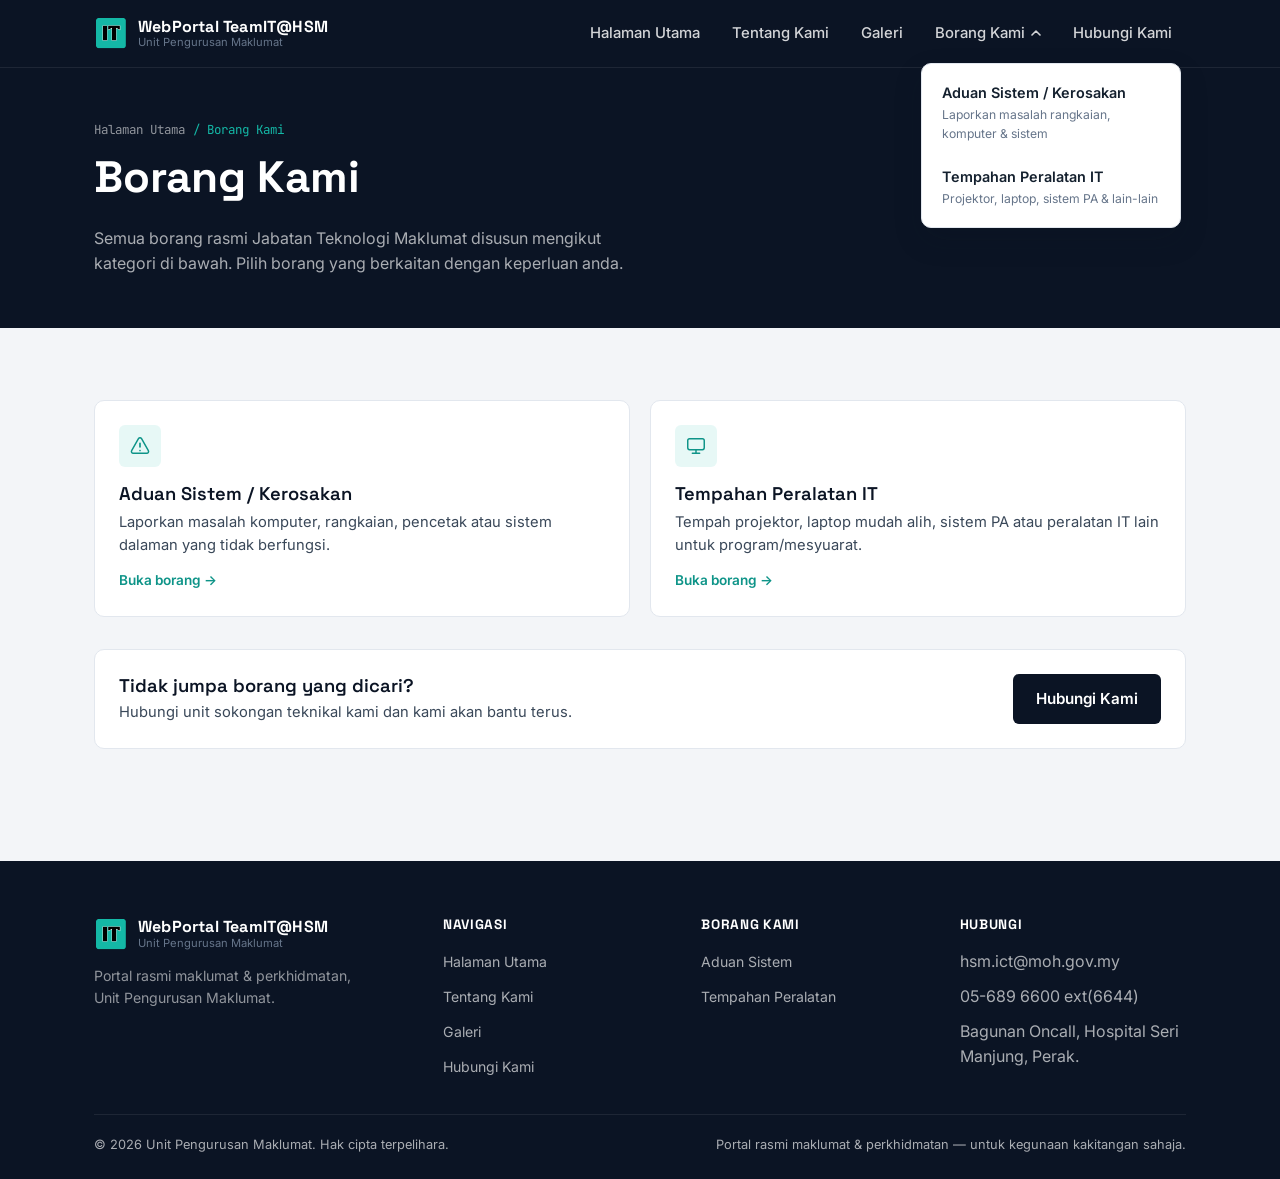
==== borang/index.html @ 76240dae "initial" ====
<!DOCTYPE html>
<html lang="ms">
<head>
<meta charset="UTF-8">
<meta name="viewport" content="width=device-width, initial-scale=1.0">
<title>Portal IT — Borang Kami</title>
<link rel="stylesheet" href="../assets/css/style.css">
</head>
<body>

<header class="navbar">
  <div class="container">
    <a href="../index.html" class="brand">
      <!-- <svg class="brand-mark" viewBox="0 0 40 40" fill="none" xmlns="http://www.w3.org/2000/svg">
        <rect width="40" height="40" rx="8" fill="#14B8A6"/>
        <path d="M12 27V13M20 27V17M28 27V10" stroke="#0B1424" stroke-width="3" stroke-linecap="round"/>
      </svg> -->
        <!-- SELEPAS (di index.html, tentang-kami.html, galeri.html, hubungi-kami.html) -->
      <img src="../assets/img/logo.png" alt="Logo WebPortal TeamIT" class="brand-mark">
    <span class="brand-text"><strong>WebPortal TeamIT@HSM</strong><span>Unit Pengurusan Maklumat</span></span>
    </a>

    <button class="nav-toggle" aria-label="Buka menu" aria-expanded="false">
      <svg width="26" height="26" viewBox="0 0 24 24" fill="none"><path d="M4 6h16M4 12h16M4 18h16" stroke="currentColor" stroke-width="2" stroke-linecap="round"/></svg>
    </button>

    <ul class="nav-links">
      <li><a href="../index.html" class="nav-link">Halaman Utama</a></li>
      <li><a href="../tentang-kami.html" class="nav-link">Tentang Kami</a></li>
      <li><a href="../galeri.html" class="nav-link">Galeri</a></li>
      <li class="has-dropdown open">
        <a href="index.html" class="nav-link">
          Borang Kami
          <svg class="caret" viewBox="0 0 10 6" fill="none"><path d="M1 1l4 4 4-4" stroke="currentColor" stroke-width="1.6" stroke-linecap="round" stroke-linejoin="round"/></svg>
        </a>
        <div class="dropdown">
          <!-- <a href="permohonan-akaun.html"><strong>Permohonan Akaun & Akses</strong><small>Akaun e-mel, sistem dalaman & VPN</small></a> -->
          <a href="aduan-sistem.html"><strong>Aduan Sistem / Kerosakan</strong><small>Laporkan masalah rangkaian, komputer & sistem</small></a>
          <a href="tempahan-peralatan.html"><strong>Tempahan Peralatan IT</strong><small>Projektor, laptop, sistem PA & lain-lain</small></a>
          <!-- <a href="cadangan-penambahbaikan.html"><strong>Cadangan Penambahbaikan</strong><small>Cadangkan penambahbaikan sistem/perkhidmatan</small></a> -->
        </div>
      </li>
      <li><a href="../hubungi-kami.html" class="nav-link">Hubungi Kami</a></li>
    </ul>
  </div>
</header>

<section class="page-header">
  <div class="container">
    <div class="breadcrumb"><a href="../index.html">Halaman Utama</a> / Borang Kami</div>
    <h1>Borang Kami</h1>
    <p>Semua borang rasmi Jabatan Teknologi Maklumat disusun mengikut kategori di bawah. Pilih borang yang berkaitan dengan keperluan anda.</p>
  </div>
</section>

<section class="section">
  <div class="container">

    <div class="grid grid-2" style="gap:20px;">

      <!-- <a href="permohonan-akaun.html" class="card">
        <div class="card-icon"><svg viewBox="0 0 24 24" fill="none"><circle cx="12" cy="8" r="3.5" stroke="currentColor" stroke-width="1.6"/><path d="M5 20c1.3-3.6 4.2-5.5 7-5.5s5.7 1.9 7 5.5" stroke="currentColor" stroke-width="1.6" stroke-linecap="round"/><path d="M15 4l2 2 3-3" stroke="currentColor" stroke-width="1.6" stroke-linecap="round" stroke-linejoin="round"/></svg></div>
        <h3>Permohonan Akaun & Akses</h3>
        <p>Untuk permohonan akaun e-mel rasmi, akses sistem dalaman dan sambungan VPN.</p>
        <span class="card-link">Buka borang →</span>
      </a> -->

      <a href="aduan-sistem.html" class="card">
        <div class="card-icon"><svg viewBox="0 0 24 24" fill="none"><path d="M12 9v4M12 17h.01" stroke="currentColor" stroke-width="1.8" stroke-linecap="round"/><path d="M10.3 3.9L2.9 17a2 2 0 001.7 3h14.8a2 2 0 001.7-3L13.7 3.9a2 2 0 00-3.4 0z" stroke="currentColor" stroke-width="1.6" stroke-linejoin="round"/></svg></div>
        <h3>Aduan Sistem / Kerosakan</h3>
        <p>Laporkan masalah komputer, rangkaian, pencetak atau sistem dalaman yang tidak berfungsi.</p>
        <span class="card-link">Buka borang →</span>
      </a>

      <a href="tempahan-peralatan.html" class="card">
        <div class="card-icon"><svg viewBox="0 0 24 24" fill="none"><rect x="3" y="4" width="18" height="12" rx="2" stroke="currentColor" stroke-width="1.6"/><path d="M8 20h8M12 16v4" stroke="currentColor" stroke-width="1.6" stroke-linecap="round"/></svg></div>
        <h3>Tempahan Peralatan IT</h3>
        <p>Tempah projektor, laptop mudah alih, sistem PA atau peralatan IT lain untuk program/mesyuarat.</p>
        <span class="card-link">Buka borang →</span>
      </a>

      <!-- <a href="cadangan-penambahbaikan.html" class="card">
        <div class="card-icon"><svg viewBox="0 0 24 24" fill="none"><path d="M9 18h6M10 21h4M12 3a6 6 0 00-3.5 10.9c.5.4.8 1 .8 1.6h5.4c0-.6.3-1.2.8-1.6A6 6 0 0012 3z" stroke="currentColor" stroke-width="1.6" stroke-linejoin="round"/></svg></div>
        <h3>Cadangan Penambahbaikan</h3>
        <p>Kongsikan cadangan anda untuk penambahbaikan sistem, laman web atau perkhidmatan IT.</p>
        <span class="card-link">Buka borang →</span>
      </a> -->

    </div>

    <div class="card" style="margin-top:32px; display:flex; align-items:center; justify-content:space-between; gap:20px; flex-wrap:wrap;">
      <div>
        <h3 style="margin-bottom:4px;">Tidak jumpa borang yang dicari?</h3>
        <p style="margin:0;">Hubungi unit sokongan teknikal kami dan kami akan bantu terus.</p>
      </div>
      <a href="../hubungi-kami.html" class="btn btn-dark">Hubungi Kami</a>
    </div>

  </div>
</section>

<footer class="site-footer">
  <div class="container">
    <div class="footer-grid">
      <div class="footer-brand">
        <div class="brand" style="margin-bottom:14px;">
         
         <img src="../assets/img/logo.png" alt="Logo WebPortal TeamIT" class="brand-mark">
      <span class="brand-text"><strong>WebPortal TeamIT@HSM</strong><span>Unit Pengurusan Maklumat</span></span>
        </div>
        <p>Portal rasmi maklumat & perkhidmatan, Unit Pengurusan Maklumat.</p>
      </div>
      <div>
        <h4>Navigasi</h4>
        <ul>
          <li><a href="../index.html">Halaman Utama</a></li>
          <li><a href="../tentang-kami.html">Tentang Kami</a></li>
          <li><a href="../galeri.html">Galeri</a></li>
          <li><a href="../hubungi-kami.html">Hubungi Kami</a></li>
        </ul>
      </div>
      <div>
        <h4>Borang Kami</h4>
        <ul>
          <!-- <li><a href="permohonan-akaun.html">Permohonan Akaun</a></li> -->
          <li><a href="aduan-sistem.html">Aduan Sistem</a></li>
          <li><a href="tempahan-peralatan.html">Tempahan Peralatan</a></li>
          <!-- <li><a href="cadangan-penambahbaikan.html">Cadangan</a></li> -->
        </ul>
      </div>
      <div>
        <h4>Hubungi</h4>
        <ul>
          <li>hsm.ict@moh.gov.my</li>
          <li>05-689 6600 ext(6644)</li>
          <li>Bagunan Oncall, Hospital Seri Manjung, Perak.</li>
        </ul>
      </div>
    </div>
    <div class="footer-bottom">
      <span>© 2026 Unit Pengurusan Maklumat. Hak cipta terpelihara.</span>
      <span>Portal rasmi maklumat & perkhidmatan — untuk kegunaan kakitangan sahaja.</span>
    </div>
  </div>
</footer>

<script src="../assets/js/main.js"></script>
</body>
</html>
---- assets/css/style.css ----
/* ============================================
   PORTAL IT — Design Tokens & Base Styles
   ============================================ */

@import url('https://fonts.googleapis.com/css2?family=Space+Grotesk:wght@500;600;700&family=Inter:wght@400;500;600;700&family=JetBrains+Mono:wght@500&display=swap');

:root {
  /* Colors */
  --navy-950: #0B1424;
  --navy-900: #101C31;
  --navy-800: #16273F;
  --teal-500: #14B8A6;
  --teal-600: #0E9488;
  --blue-500: #3B82F6;
  --amber-500: #F59E0B;
  --paper: #F3F5F8;
  --paper-alt: #FFFFFF;
  --line: #E2E7EE;
  --ink-900: #14202E;
  --ink-700: #3A4859;
  --ink-500: #66758A;
  --white: #f8f8f8;
  --black: #000000;

  /* Type */
  --font-head: 'Space Grotesk', sans-serif;
  --font-body: 'Inter', sans-serif;
  --font-mono: 'JetBrains Mono', monospace;

  /* Layout */
  --container: 1140px;
  --radius-s: 6px;
  --radius-m: 10px;
  --nav-h: 68px;
}

* { box-sizing: border-box; }

html { scroll-behavior: smooth; }

body {
  margin: 0;
  font-family: var(--font-body);
  background: var(--paper);
  color: var(--ink-900);
  line-height: 1.55;
  -webkit-font-smoothing: antialiased;
}

img { max-width: 100%; display: block; }

a { color: inherit; text-decoration: none; }

h1, h2, h3, h4 {
  font-family: var(--font-head);
  color: var(--navy-950);
  line-height: 1.2;
  margin: 0 0 0.5em 0;
}

h1 { font-size: clamp(2rem, 4vw, 2.75rem); font-weight: 700; }
h2 { font-size: clamp(1.5rem, 3vw, 2rem); font-weight: 700; }
h3 { font-size: 1.15rem; font-weight: 600; }

p { margin: 0 0 1em 0; color: var(--ink-700); }

.container {
  max-width: var(--container);
  margin: 0 auto;
  padding: 0 24px;
}

.section { padding: 72px 0; }
.section--tight { padding: 48px 0; }
.section--alt { background: var(--paper-alt); border-top: 1px solid var(--line); border-bottom: 1px solid var(--line); }

.eyebrow-row {
  display: flex;
  align-items: baseline;
  justify-content: space-between;
  gap: 16px;
  margin-bottom: 32px;
  flex-wrap: wrap;
}

.eyebrow-row p { margin: 0; max-width: 480px; }

/* Buttons */
.btn {
  display: inline-flex;
  align-items: center;
  gap: 8px;
  font-family: var(--font-body);
  font-weight: 600;
  font-size: 0.95rem;
  padding: 12px 22px;
  border-radius: var(--radius-s);
  border: 1px solid transparent;
  cursor: pointer;
  transition: background-color 0.15s ease, border-color 0.15s ease, color 0.15s ease;
}

.btn-main { 
  background: var(--white); 
  color: var(--black);
}
.btn-main:hover {
  background: transparent; 
  color: var(--white);
  border-color: var(--teal-500);
}
.btn-primary { 
    background: var(--black);
    color: var(--white);
    transition: 1000ms; 
  }
.btn-primary:hover {
   background: var(--teal-600);
  }

.btn-outline { background: transparent; color: var(--paper-alt); border-color: rgba(255,255,255,0.35); }
.btn-outline:hover { border-color: var(--teal-500); color: var(--teal-500); }

.btn-dark { background: var(--navy-950); color: var(--paper-alt); }
.btn-dark:hover { background: var(--navy-800); }

/* ============================================
   NAVBAR
   ============================================ */
.navbar {
  position: sticky;
  top: 0;
  z-index: 100;
  background: var(--navy-950);
  height: var(--nav-h);
  display: flex;
  align-items: center;
  border-bottom: 1px solid rgba(255,255,255,0.08);
}

.navbar .container {
  display: flex;
  align-items: center;
  justify-content: space-between;
  width: 100%;
}

.brand {
  display: flex;
  align-items: center;
  gap: 10px;
  color: var(--paper-alt);
}

.brand-mark {
  width: 34px;
  height: 34px;
  flex-shrink: 0;
}

.brand-text { display: flex; flex-direction: column; line-height: 1.15; }
.brand-text strong { font-family: var(--font-head); font-size: 1rem; letter-spacing: 0.2px; }
.brand-text span { font-size: 0.7rem; color: var(--ink-500); }

.nav-links {
  display: flex;
  align-items: center;
  gap: 4px;
  list-style: none;
  margin: 0;
  padding: 0;
}

.nav-links > li { position: relative; }

.nav-links a.nav-link {
  display: flex;
  align-items: center;
  gap: 6px;
  color: rgba(255,255,255,0.82);
  font-size: 0.93rem;
  font-weight: 500;
  padding: 10px 14px;
  border-radius: var(--radius-s);
  transition: background-color 0.15s ease, color 0.15s ease;
}

.nav-links a.nav-link:hover,
.nav-links li.active > a.nav-link {
  background: rgba(255,255,255,0.08);
  color: #fff;
}

.nav-links li.active > a.nav-link { color: var(--teal-500); }

.caret { width: 10px; height: 10px; transition: transform 0.15s ease; }
.has-dropdown.open .caret { transform: rotate(180deg); }

.dropdown {
  position: absolute;
  top: calc(100% + 8px);
  left: 0;
  min-width: 260px;
  background: var(--paper-alt);
  border: 1px solid var(--line);
  border-radius: var(--radius-m);
  box-shadow: 0 12px 28px rgba(11,20,36,0.18);
  padding: 8px;
  display: none;
  flex-direction: column;
  gap: 2px;
}

.has-dropdown.open .dropdown { display: flex; }

.dropdown a {
  display: flex;
  flex-direction: column;
  padding: 10px 12px;
  border-radius: var(--radius-s);
  color: var(--ink-900);
}

.dropdown a:hover { background: var(--paper); }
.dropdown a strong { font-size: 0.9rem; font-weight: 600; }
.dropdown a small { font-size: 0.76rem; color: var(--ink-500); margin-top: 2px; }

.dropdown .dropdown-footer {
  border-top: 1px solid var(--line);
  margin-top: 4px;
  padding-top: 8px;
}

.dropdown .dropdown-footer a { color: var(--teal-600); font-weight: 600; font-size: 0.85rem; flex-direction: row; gap: 6px; align-items: center; }

.nav-toggle {
  display: none;
  background: none;
  border: none;
  color: #fff;
  cursor: pointer;
  padding: 8px;
}

/* Mobile nav */
@media (max-width: 900px) {
  .nav-toggle { display: block; }

  .nav-links {
    position: fixed;
    top: var(--nav-h);
    left: 0;
    right: 0;
    bottom: 0;
    background: var(--navy-950);
    flex-direction: column;
    align-items: stretch;
    padding: 12px;
    gap: 4px;
    overflow-y: auto;
    transform: translateX(100%);
    transition: transform 0.2s ease;
  }

  .nav-links.open { transform: translateX(0); }

  .nav-links a.nav-link { padding: 14px 12px; font-size: 1rem; justify-content: space-between; }

  .dropdown {
    position: static;
    box-shadow: none;
    background: var(--navy-900);
    border-color: rgba(255,255,255,0.08);
    margin: 2px 0 8px 0;
  }

  .dropdown a { color: rgba(255,255,255,0.85); }
  .dropdown a:hover { background: rgba(255,255,255,0.06); }
  .dropdown a small { color: var(--ink-500); }
  .dropdown .dropdown-footer { border-color: rgba(255,255,255,0.1); }
}

/* ============================================
   HERO (Homepage)
   ============================================ */
.hero {
  background: var(--navy-950);
  color: var(--paper-alt);
  padding: 64px 0 80px;
  position: relative;
  overflow: hidden;
}

.hero .container {
  display: grid;
  grid-template-columns: 1.1fr 0.9fr;
  gap: 48px;
  align-items: center;
  position: relative;
  z-index: 1;
}

.hero-tag {
  display: inline-flex;
  align-items: center;
  gap: 8px;
  font-family: var(--font-mono);
  font-size: 0.78rem;
  color: var(--teal-500);
  background: rgba(20,184,166,0.12);
  border: 1px solid rgba(20,184,166,0.3);
  padding: 6px 12px;
  border-radius: 999px;
  margin-bottom: 18px;
}

.hero-tag .dot { width: 6px; height: 6px; border-radius: 50%; background: var(--teal-500); }

.hero h1 { color: #fff; margin-bottom: 16px; }
.hero p.lead { color: rgba(255,255,255,0.7); font-size: 1.05rem; max-width: 480px; }

.hero-actions { display: flex; gap: 12px; margin-top: 28px; flex-wrap: wrap; }

.status-panel {
  background: var(--navy-900);
  border: 1px solid rgba(255,255,255,0.1);
  border-radius: var(--radius-m);
  overflow: hidden;
}

.status-panel-head {
  display: flex;
  align-items: center;
  justify-content: space-between;
  padding: 14px 18px;
  border-bottom: 1px solid rgba(255,255,255,0.08);
  font-family: var(--font-mono);
  font-size: 0.78rem;
  color: var(--ink-500);
}

.status-panel-head .lights { display: flex; gap: 6px; }
.status-panel-head .lights span { width: 8px; height: 8px; border-radius: 50%; background: rgba(255,255,255,0.15); }

.status-list { list-style: none; margin: 0; padding: 6px; }

.status-list li {
  display: flex;
  align-items: flex-start;
  gap: 12px;
  padding: 14px 12px;
  border-radius: var(--radius-s);
}

.status-list li:hover { background: rgba(255,255,255,0.04); }

.status-list .ic { width: 20px; height: 20px; color: var(--teal-500); flex-shrink: 0; margin-top: 2px; }

.status-list .label { font-size: 0.75rem; color: var(--ink-500); text-transform: uppercase; letter-spacing: 0.04em; margin-bottom: 2px; }
.status-list .value { font-size: 0.95rem; color: #fff; font-weight: 500; }

@media (max-width: 860px) {
  .hero .container { grid-template-columns: 1fr; }
}

/* ============================================
   CARDS — Quick access / Services
   ============================================ */
.grid {
  display: grid;
  gap: 20px;
}

.grid-4 { grid-template-columns: repeat(4, 1fr); }
.grid-3 { grid-template-columns: repeat(3, 1fr); }
.grid-2 { grid-template-columns: repeat(2, 1fr); }

@media (max-width: 980px) {
  .grid-4 { grid-template-columns: repeat(2, 1fr); }
  .grid-3 { grid-template-columns: repeat(2, 1fr); }
}
@media (max-width: 620px) {
  .grid-4, .grid-3, .grid-2 { grid-template-columns: 1fr; }
}

.card {
  background: var(--paper-alt);
  border: 1px solid var(--line);
  border-radius: var(--radius-m);
  padding: 24px;
  transition: border-color 0.15s ease, transform 0.15s ease;
}

a.card:hover { border-color: var(--teal-500); transform: translateY(-2px); }

.card-icon {
  width: 42px;
  height: 42px;
  border-radius: var(--radius-s);
  background: rgba(20,184,166,0.1);
  color: var(--teal-600);
  display: flex;
  align-items: center;
  justify-content: center;
  margin-bottom: 16px;
}
.card-icon svg { width: 22px; height: 22px; }

.card h3 { margin-bottom: 6px; }
.card p { margin: 0; font-size: 0.92rem; }

.card-link {
  display: inline-flex;
  align-items: center;
  gap: 6px;
  margin-top: 14px;
  font-size: 0.85rem;
  font-weight: 600;
  color: var(--teal-600);
}

/* ============================================
   NOTICES / ANNOUNCEMENTS
   ============================================ */
.notice-list { display: flex; flex-direction: column; border: 1px solid var(--line); border-radius: var(--radius-m); background: var(--paper-alt); overflow: hidden; }

.notice-item {
  display: grid;
  grid-template-columns: 96px 1fr auto;
  gap: 20px;
  align-items: center;
  padding: 18px 22px;
  border-bottom: 1px solid var(--line);
}
.notice-item:last-child { border-bottom: none; }

.notice-date {
  font-family: var(--font-mono);
  font-size: 0.78rem;
  color: var(--ink-500);
  display: flex;
  flex-direction: column;
  line-height: 1.3;
}
.notice-date strong { font-size: 1.3rem; color: var(--navy-950); font-family: var(--font-head); }

.notice-body h3 { margin-bottom: 4px; font-size: 1.02rem; }
.notice-body p { margin: 0; font-size: 0.9rem; }

.tag {
  font-size: 0.72rem;
  font-weight: 600;
  padding: 4px 10px;
  border-radius: 999px;
  white-space: nowrap;
  height: fit-content;
}
.tag--info { background: rgba(59,130,246,0.12); color: var(--blue-500); }
.tag--warn { background: rgba(245,158,11,0.14); color: #B45309; }
.tag--ok { background: rgba(20,184,166,0.12); color: var(--teal-600); }

@media (max-width: 620px) {
  .notice-item { grid-template-columns: 1fr; gap: 8px; }
  .notice-date { flex-direction: row; gap: 8px; align-items: baseline; }
}

/* ============================================
   FOOTER
   ============================================ */
.site-footer {
  background: var(--navy-950);
  color: rgba(255,255,255,0.65);
  padding: 56px 0 24px;
  margin-top: 40px;
}

.footer-grid {
  display: grid;
  grid-template-columns: 1.4fr 1fr 1fr 1fr;
  gap: 32px;
  padding-bottom: 36px;
  border-bottom: 1px solid rgba(255,255,255,0.08);
}

.footer-grid h4 { color: #fff; font-size: 0.85rem; text-transform: uppercase; letter-spacing: 0.05em; margin-bottom: 16px; }

.footer-grid ul { list-style: none; margin: 0; padding: 0; display: flex; flex-direction: column; gap: 10px; }
.footer-grid a { font-size: 0.88rem; }
.footer-grid a:hover { color: var(--teal-500); }

.footer-brand p { color: rgba(255,255,255,0.55); font-size: 0.88rem; max-width: 280px; }

.footer-bottom {
  display: flex;
  justify-content: space-between;
  align-items: center;
  padding-top: 20px;
  font-size: 0.8rem;
  flex-wrap: wrap;
  gap: 10px;
}

@media (max-width: 860px) {
  .footer-grid { grid-template-columns: 1fr 1fr; }
}
@media (max-width: 560px) {
  .footer-grid { grid-template-columns: 1fr; }
}

/* ============================================
   PAGE HEADER (inner pages)
   ============================================ */
.page-header {
  background: var(--navy-950);
  color: #fff;
  padding: 52px 0;
}
.page-header h1 { color: #fff; }
.page-header p { color: rgba(255,255,255,0.65); max-width: 560px; margin: 0; }

.breadcrumb { font-family: var(--font-mono); font-size: 0.78rem; color: var(--teal-500); margin-bottom: 12px; display: flex; align-items: center; gap: 8px; }
.breadcrumb a { color: rgba(255,255,255,0.55); }
.breadcrumb a:hover { color: #fff; }

/* ============================================
   UTILS
   ============================================ */
.text-center { text-align: center; }
.mt-0 { margin-top: 0; }
.divider { height: 1px; background: var(--line); border: none; margin: 40px 0; }

.avatar {
  width: 52px;
  height: 52px;
  border-radius: 50%;
  background: var(--navy-950);
  color: var(--teal-500);
  display: flex;
  align-items: center;
  justify-content: center;
  font-family: var(--font-head);
  font-weight: 700;
  font-size: 0.95rem;
  flex-shrink: 0;
}

.badge-dot {
  display: inline-flex;
  align-items: center;
  gap: 6px;
  font-size: 0.8rem;
  color: var(--teal-600);
  font-weight: 600;
}
.badge-dot::before { content: ''; width: 7px; height: 7px; border-radius: 50%; background: var(--teal-500); }

/* ============================================
   FORM COMPONENTS (Borang Kami)
   ============================================ */
.form-layout { display: grid; grid-template-columns: 1fr 320px; gap: 40px; align-items: start; }
@media (max-width: 900px) { .form-layout { grid-template-columns: 1fr; } }

.form-box { background: var(--paper-alt); border: 1px solid var(--line); border-radius: var(--radius-m); padding: 32px; }

.form-row { display: grid; grid-template-columns: 1fr 1fr; gap: 18px; }
@media (max-width: 560px) { .form-row { grid-template-columns: 1fr; } }

.field { margin-bottom: 18px; }
.field label { display: block; font-size: 0.85rem; font-weight: 600; margin-bottom: 6px; color: var(--ink-900); }
.field .hint { font-size: 0.78rem; color: var(--ink-500); font-weight: 400; margin-left: 4px; }
.field input,
.field select,
.field textarea {
  width: 100%;
  padding: 11px 13px;
  border: 1px solid var(--line);
  border-radius: var(--radius-s);
  font-family: var(--font-body);
  font-size: 0.92rem;
  color: var(--ink-900);
  background: var(--paper);
}
.field input:focus,
.field select:focus,
.field textarea:focus {
  outline: 2px solid var(--teal-500);
  outline-offset: 1px;
  border-color: var(--teal-500);
}
.field textarea { resize: vertical; min-height: 100px; }

.radio-group { display: flex; gap: 18px; flex-wrap: wrap; }
.radio-option { display: flex; align-items: center; gap: 8px; font-size: 0.9rem; color: var(--ink-700); }
.radio-option input { width: auto; }

.form-note { font-size: 0.82rem; color: var(--ink-500); margin-top: 14px; }

.success-banner {
  display: none;
  align-items: center;
  gap: 10px;
  background: rgba(20,184,166,0.1);
  color: var(--teal-600);
  border: 1px solid rgba(20,184,166,0.3);
  padding: 12px 16px;
  border-radius: var(--radius-s);
  font-size: 0.88rem;
  margin-bottom: 18px;
}
.success-banner.show { display: flex; }

.info-side { display: flex; flex-direction: column; gap: 16px; }
.info-side .card h3 { font-size: 1rem; margin-bottom: 8px; }
.info-side .card ul { margin: 0; padding-left: 18px; }
.info-side .card ul li { font-size: 0.88rem; color: var(--ink-700); margin-bottom: 6px; }
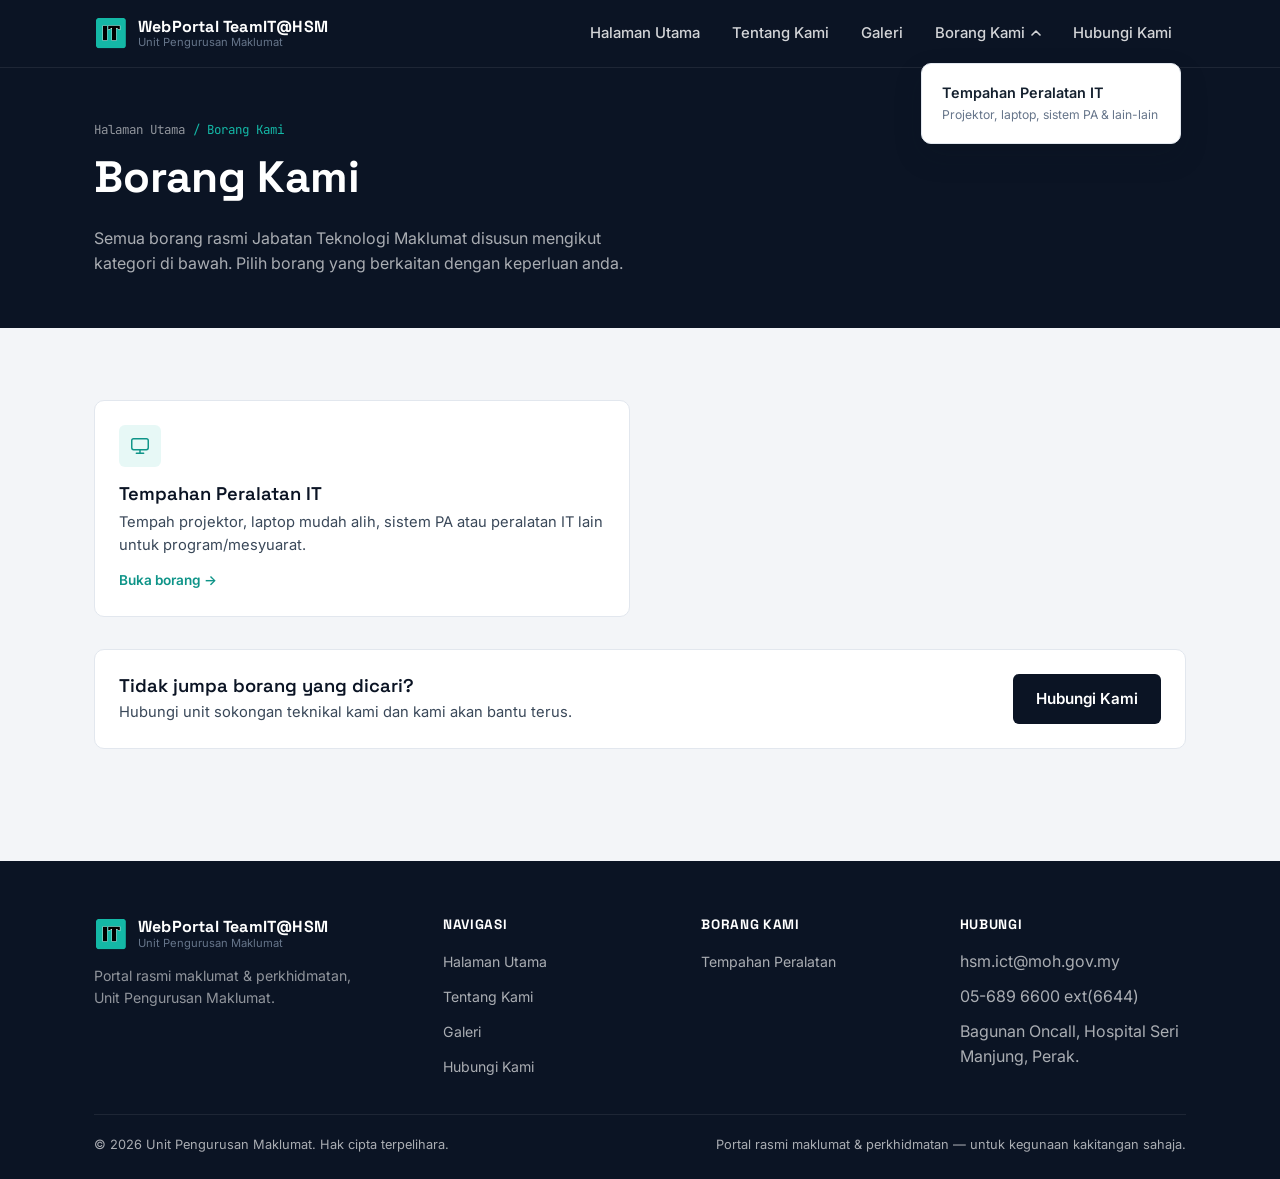
==== commit c6864673: "Updated: Borang tempahan saja" ====
--- a/borang/index.html
+++ b/borang/index.html
@@ -35,7 +35,7 @@
         </a>
         <div class="dropdown">
           <!-- <a href="permohonan-akaun.html"><strong>Permohonan Akaun & Akses</strong><small>Akaun e-mel, sistem dalaman & VPN</small></a> -->
-          <a href="aduan-sistem.html"><strong>Aduan Sistem / Kerosakan</strong><small>Laporkan masalah rangkaian, komputer & sistem</small></a>
+          <!-- <a href="aduan-sistem.html"><strong>Aduan Sistem / Kerosakan</strong><small>Laporkan masalah rangkaian, komputer & sistem</small></a> -->
           <a href="tempahan-peralatan.html"><strong>Tempahan Peralatan IT</strong><small>Projektor, laptop, sistem PA & lain-lain</small></a>
           <!-- <a href="cadangan-penambahbaikan.html"><strong>Cadangan Penambahbaikan</strong><small>Cadangkan penambahbaikan sistem/perkhidmatan</small></a> -->
         </div>
@@ -65,12 +65,12 @@
         <span class="card-link">Buka borang →</span>
       </a> -->
 
-      <a href="aduan-sistem.html" class="card">
+      <!-- <a href="aduan-sistem.html" class="card">
         <div class="card-icon"><svg viewBox="0 0 24 24" fill="none"><path d="M12 9v4M12 17h.01" stroke="currentColor" stroke-width="1.8" stroke-linecap="round"/><path d="M10.3 3.9L2.9 17a2 2 0 001.7 3h14.8a2 2 0 001.7-3L13.7 3.9a2 2 0 00-3.4 0z" stroke="currentColor" stroke-width="1.6" stroke-linejoin="round"/></svg></div>
         <h3>Aduan Sistem / Kerosakan</h3>
         <p>Laporkan masalah komputer, rangkaian, pencetak atau sistem dalaman yang tidak berfungsi.</p>
         <span class="card-link">Buka borang →</span>
-      </a>
+      </a> -->
 
       <a href="tempahan-peralatan.html" class="card">
         <div class="card-icon"><svg viewBox="0 0 24 24" fill="none"><rect x="3" y="4" width="18" height="12" rx="2" stroke="currentColor" stroke-width="1.6"/><path d="M8 20h8M12 16v4" stroke="currentColor" stroke-width="1.6" stroke-linecap="round"/></svg></div>
@@ -123,7 +123,7 @@
         <h4>Borang Kami</h4>
         <ul>
           <!-- <li><a href="permohonan-akaun.html">Permohonan Akaun</a></li> -->
-          <li><a href="aduan-sistem.html">Aduan Sistem</a></li>
+          <!-- <li><a href="aduan-sistem.html">Aduan Sistem</a></li> -->
           <li><a href="tempahan-peralatan.html">Tempahan Peralatan</a></li>
           <!-- <li><a href="cadangan-penambahbaikan.html">Cadangan</a></li> -->
         </ul>
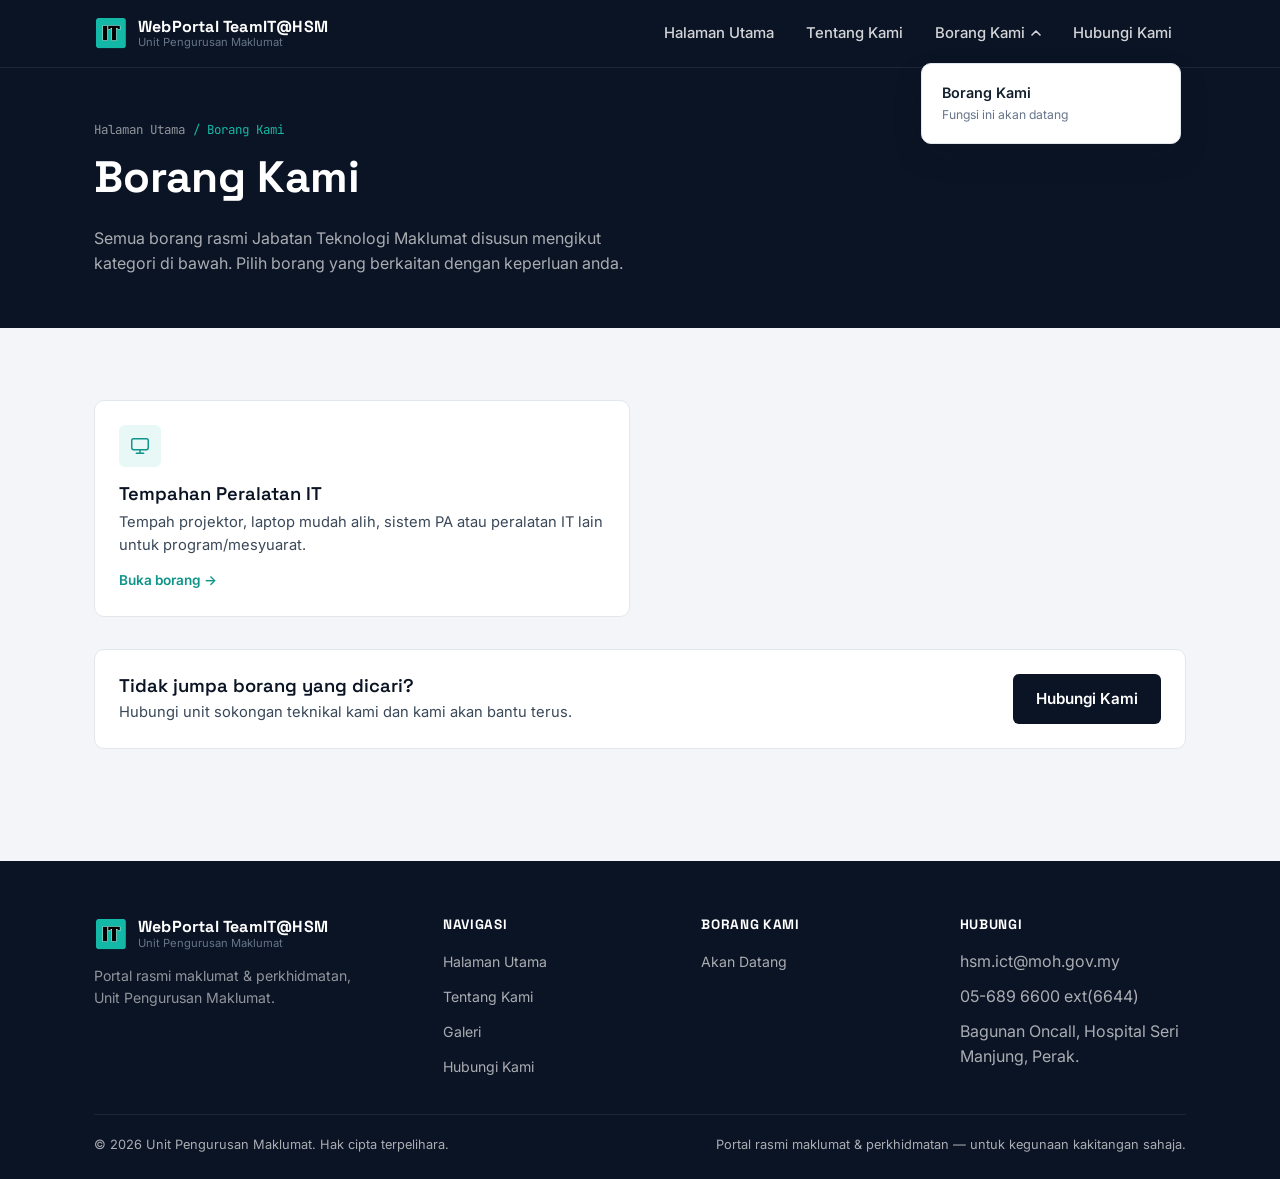
==== commit 70792943: "Updated: hidden temporary" ====
--- a/borang/index.html
+++ b/borang/index.html
@@ -27,16 +27,17 @@
     <ul class="nav-links">
       <li><a href="../index.html" class="nav-link">Halaman Utama</a></li>
       <li><a href="../tentang-kami.html" class="nav-link">Tentang Kami</a></li>
-      <li><a href="../galeri.html" class="nav-link">Galeri</a></li>
+      <!-- <li><a href="../galeri.html" class="nav-link">Galeri</a></li> -->
       <li class="has-dropdown open">
         <a href="index.html" class="nav-link">
           Borang Kami
           <svg class="caret" viewBox="0 0 10 6" fill="none"><path d="M1 1l4 4 4-4" stroke="currentColor" stroke-width="1.6" stroke-linecap="round" stroke-linejoin="round"/></svg>
         </a>
         <div class="dropdown">
+            <a href="#"><strong>Borang Kami</strong><small>Fungsi ini akan datang</small></a>
           <!-- <a href="permohonan-akaun.html"><strong>Permohonan Akaun & Akses</strong><small>Akaun e-mel, sistem dalaman & VPN</small></a> -->
           <!-- <a href="aduan-sistem.html"><strong>Aduan Sistem / Kerosakan</strong><small>Laporkan masalah rangkaian, komputer & sistem</small></a> -->
-          <a href="tempahan-peralatan.html"><strong>Tempahan Peralatan IT</strong><small>Projektor, laptop, sistem PA & lain-lain</small></a>
+          <!-- <a href="tempahan-peralatan.html"><strong>Tempahan Peralatan IT</strong><small>Projektor, laptop, sistem PA & lain-lain</small></a> -->
           <!-- <a href="cadangan-penambahbaikan.html"><strong>Cadangan Penambahbaikan</strong><small>Cadangkan penambahbaikan sistem/perkhidmatan</small></a> -->
         </div>
       </li>
@@ -122,9 +123,10 @@
       <div>
         <h4>Borang Kami</h4>
         <ul>
+          <li><a href="#">Akan Datang</a></li>
           <!-- <li><a href="permohonan-akaun.html">Permohonan Akaun</a></li> -->
           <!-- <li><a href="aduan-sistem.html">Aduan Sistem</a></li> -->
-          <li><a href="tempahan-peralatan.html">Tempahan Peralatan</a></li>
+          <!-- <li><a href="tempahan-peralatan.html">Tempahan Peralatan</a></li> -->
           <!-- <li><a href="cadangan-penambahbaikan.html">Cadangan</a></li> -->
         </ul>
       </div>
--- a/assets/css/style.css
+++ b/assets/css/style.css
@@ -464,6 +464,10 @@
   .notice-date { flex-direction: row; gap: 8px; align-items: baseline; }
 }
 
+.soon{
+  background-color: var(--black);
+}
+
 /* ============================================
    FOOTER
    ============================================ */
